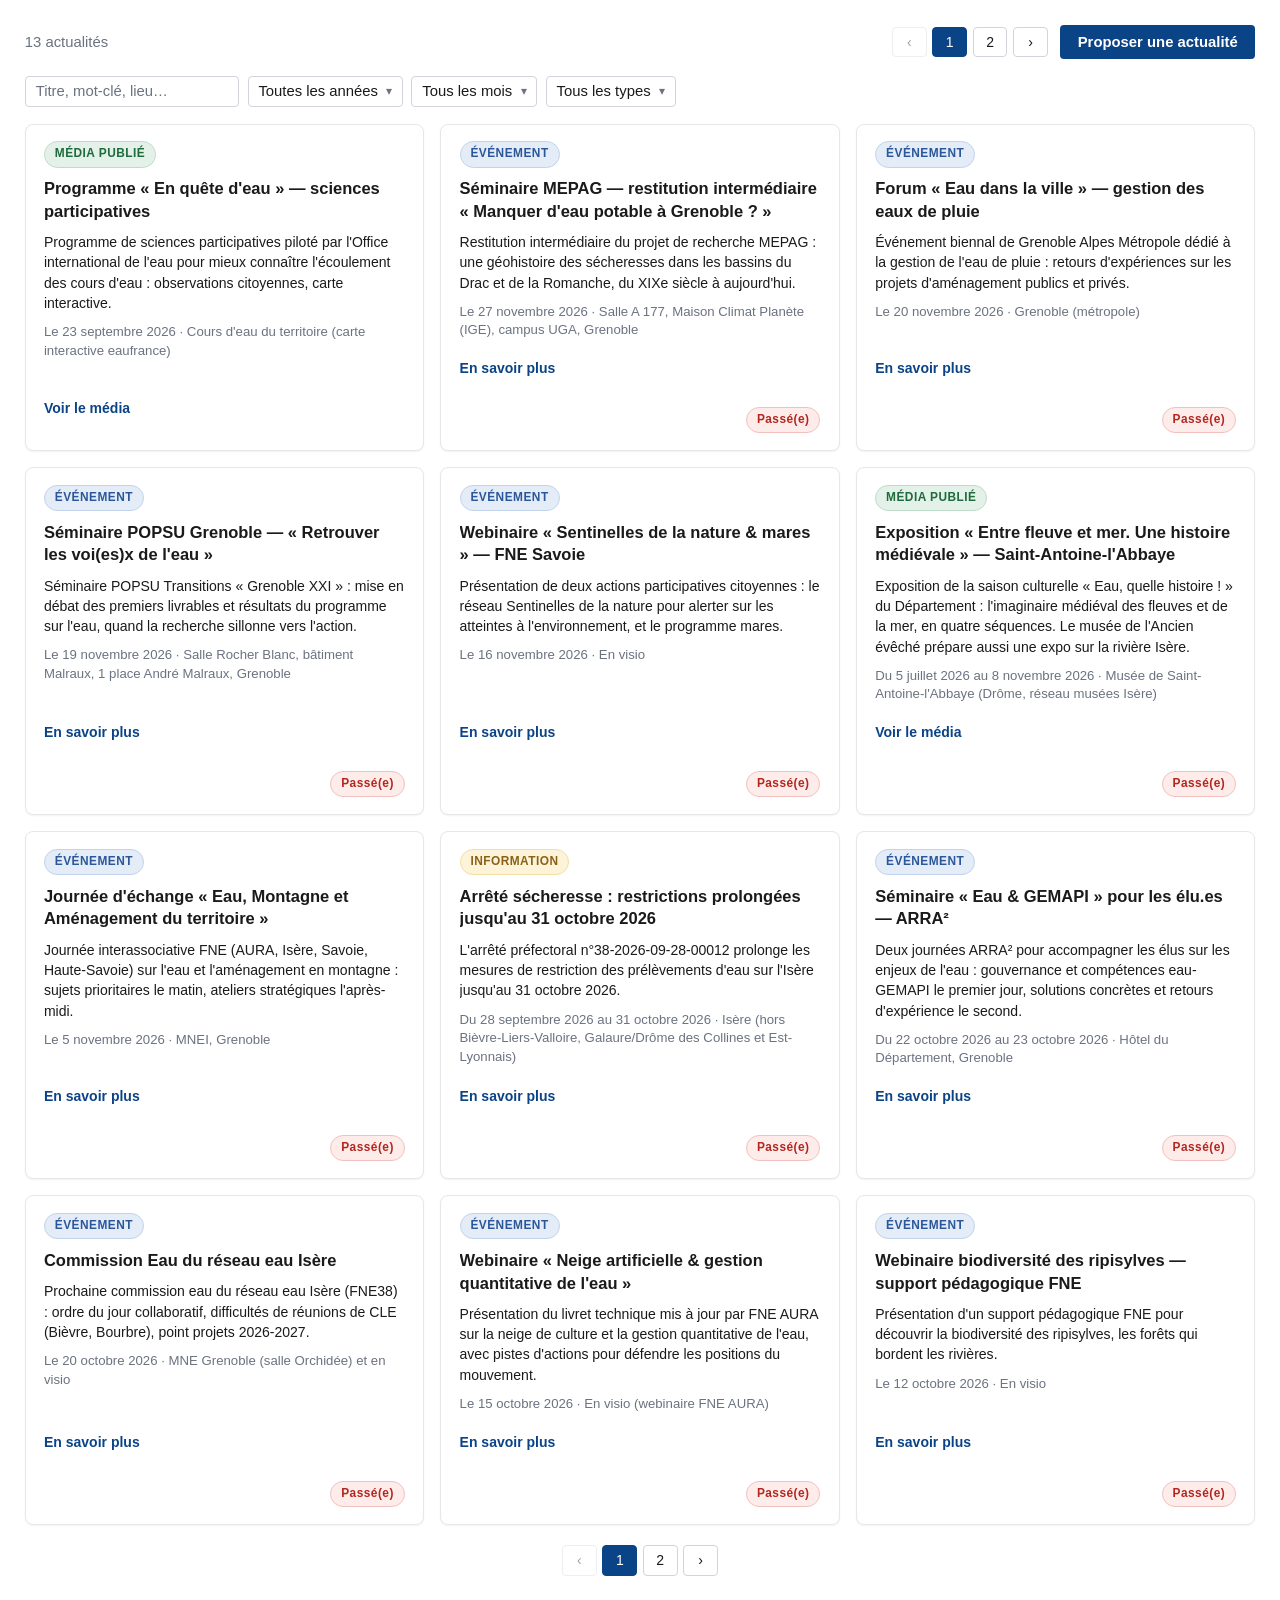
==== actualites/index.html @ 762ac28a "Actualités : Réinitialiser affiché seulement si un filtre est actif, vert du filtre Type seulement e" ====
<!DOCTYPE html>
<html lang="fr">
<head>
  <meta charset="UTF-8" />
  <meta name="viewport" content="width=device-width, initial-scale=1.0" />
  <title>Actualités — Parlement de la rivière Isère</title>
  <!-- Socle commun des deux grilles (tokens, clair unique, pagination,
       dropdowns, pastilles) — chargé AVANT les styles propres. -->
  <link rel="stylesheet" href="../common/css/base.css" />
  <link rel="stylesheet" href="../common/css/contribution.css" />
  <link rel="stylesheet" href="css/style.css" />
</head>
<body>
  <main class="layout">
    <section class="content" aria-label="Actualités">
      <div class="content-header">
        <!-- Ligne tout en haut : compteur à gauche, bouton « Proposer »
             à droite (CEO 12/10/26 soir). L'id propose-btn reste
             OBLIGATOIRE (le socle commun y attache l'ouverture). -->
        <div class="header-top">
          <span id="result-count" class="result-count">— actualités</span>
          <!-- Navigation des pages À GAUCHE du bouton « Proposer »
               (CEO 12/10/26 soir) : groupe .header-controls poussé à
               droite par l'espace restant de .header-top. L'id
               propose-btn reste OBLIGATOIRE (le socle commun y
               attache l'ouverture). -->
          <div class="header-controls">
            <nav id="pagination-top" class="pagination pagination-top" aria-label="Pagination haut"></nav>
            <button type="button" id="propose-btn" class="btn btn-primary propose-btn">
              Proposer une actualité
            </button>
          </div>
        </div>
        <div class="toolbar">
          <div class="filters">
            <input
              type="search"
              id="search"
              class="search-input"
              placeholder="Titre, mot-clé, lieu…"
              autocomplete="off"
              aria-label="Rechercher dans les actualités"
            />
            <div class="dropdown" id="year-dropdown">
              <button
                type="button"
                id="year-toggle"
                class="dd-toggle"
                aria-expanded="false"
                aria-haspopup="listbox"
              >
                <span class="dd-pill" id="year-pill">Toutes les années</span>
                <span class="dd-caret" aria-hidden="true">▾</span>
              </button>
              <div
                id="year-menu"
                class="dd-menu"
                role="listbox"
                aria-multiselectable="true"
              ></div>
            </div>
            <div class="dropdown" id="month-dropdown">
              <button
                type="button"
                id="month-toggle"
                class="dd-toggle"
                aria-expanded="false"
                aria-haspopup="listbox"
              >
                <span class="dd-pill" id="month-pill">Tous les mois</span>
                <span class="dd-caret" aria-hidden="true">▾</span>
              </button>
              <div
                id="month-menu"
                class="dd-menu"
                role="listbox"
                aria-multiselectable="true"
              ></div>
            </div>
            <!-- Filtre Type d'actualité, multi-choix — calque strict du
                 filtre Mois (dropdown custom, le <select> natif ne permet
                 pas le multi-choix). CEO 12/10/26. -->
            <div class="dropdown" id="type-dropdown">
              <button
                type="button"
                id="type-toggle"
                class="dd-toggle"
                aria-expanded="false"
                aria-haspopup="listbox"
              >
                <span class="dd-pill" id="type-pill">Tous les types</span>
                <span class="dd-caret" aria-hidden="true">▾</span>
              </button>
              <div
                id="type-menu"
                class="dd-menu"
                role="listbox"
                aria-multiselectable="true"
              ></div>
            </div>
            <!-- Bouton léger « Réinitialiser » (CEO 12/10/26 soir) :
                 décoche Année/Mois/Type et vide la recherche. N'apparaît
                 QUE si au moins un filtre est sélectionné (hidden au
                 chargement, le JS le révèle — cf. syncFilterUI). -->
            <button type="button" id="reset-btn" class="btn-reset" hidden>
              Réinitialiser
            </button>
          </div>
          <!-- Pastilles des filtres cochés : UNE seule ligne commune
               (Année, Mois, Type — CEO 12/10/26 soir), sous la barre
               des filtres ; masquée tant qu'aucun filtre n'est actif. -->
          <div id="pills-row" class="pills-row">
            <div id="year-pills" class="filter-pills" aria-label="Années sélectionnées"></div>
            <div id="month-pills" class="filter-pills" aria-label="Mois sélectionnés"></div>
            <div id="type-pills" class="filter-pills" aria-label="Types sélectionnés"></div>
          </div>
        </div>
      </div>
      <div id="grid" class="grid">
        <p class="muted center">Chargement des actualités…</p>
      </div>
      <nav id="pagination" class="pagination" aria-label="Pagination bas"></nav>
    </section>
  </main>

  <!-- ===== Modale contribution (calque médiathèque) ===== -->
  <div id="contribute-modal" class="modal" aria-hidden="true" role="dialog" aria-modal="true" aria-labelledby="contribute-title">
    <div class="modal-backdrop" data-cclose></div>
    <div class="modal-content" role="document">
      <button class="modal-close" type="button" data-cclose aria-label="Fermer">×</button>
      <h2 id="contribute-title" class="modal-title">Proposer une actualité</h2>
      <p class="contribute-intro">
        Merci&nbsp;! Décrivez l'actualité en quelques lignes&nbsp;: l'équipe du
        Parlement de la rivière Isère vérifie chaque proposition avant
        publication.
      </p>

      <form id="contribute-form" novalidate>
        <div class="form-row">
          <label for="c-titre">Titre de l'actualité <span class="req">*</span></label>
          <input type="text" id="c-titre" name="titre" required maxlength="300" autocomplete="off"
                 placeholder="Ex. : Conférence sur la restauration des rivières" />
        </div>

        <div class="form-row">
          <label for="c-type">Type d'actualité <span class="req">*</span></label>
          <select id="c-type" name="type">
            <option value="evenement">Événement</option>
            <option value="media_publie">Média publié</option>
            <option value="outil_publie">Outil publié</option>
            <option value="information">Information</option>
          </select>
        </div>

        <div class="form-row form-row-2">
          <div>
            <label for="c-date">Date <span class="req">*</span></label>
            <input type="date" id="c-date" name="date" required />
            <p class="field-hint">Pour une période, remplissez aussi la date de fin.</p>
          </div>
          <div>
            <label for="c-date-fin">Date de fin (facultatif)</label>
            <input type="date" id="c-date-fin" name="date_fin" />
          </div>
        </div>

        <div class="form-row">
          <label for="c-lieu">Lieu (facultatif)</label>
          <input type="text" id="c-lieu" name="lieu" maxlength="300" autocomplete="off"
                 placeholder="Ex. : Grenoble" />
        </div>

        <div class="form-row">
          <label for="c-url">Lien <span class="req">*</span></label>
          <input type="url" id="c-url" name="url" required maxlength="2000" autocomplete="off"
                 placeholder="https://…" />
          <p class="field-hint">Collez l'adresse web (https://…) de l'événement ou de la ressource.</p>
        </div>

        <div class="form-row">
          <label for="c-description">Résumé (facultatif)</label>
          <textarea id="c-description" name="description" rows="4" maxlength="3000"
                    placeholder="En une ou deux phrases : de quoi s'agit-il ?"></textarea>
        </div>

        <p class="contribute-privacy">
          En envoyant, vous acceptez que ces informations soient publiées sur
          GitHub (la plateforme qui héberge ce projet) afin que l'équipe les
          examine. Vous y serez automatiquement informé·e de la suite donnée
          à votre proposition.
        </p>

        <div class="modal-actions">
          <button type="button" class="btn btn-secondary" data-cclose>Annuler</button>
          <button type="submit" id="contribute-submit" class="btn btn-primary">Envoyer la proposition</button>
        </div>

        <!-- Piège à robots : champ invisible — tout robot qui le remplit ne
             partira jamais vers GitHub (ignore silencieux côté navigateur). -->
        <input type="text" id="c-gotcha" name="website" class="gotcha" tabindex="-1" autocomplete="off" />
      </form>

      <!-- Confirmation : envoi silencieux réussi (le visiteur ne voit
           jamais GitHub). -->
      <div id="contribute-success" class="contribute-success" hidden>
        <p class="contribute-success-title">✓ Merci, votre proposition est envoyée !</p>
        <p>
          L'équipe du Parlement de la rivière Isère va l'examiner. Si
          l'actualité est retenue, elle apparaîtra dans la grille
          d'ici quelques jours.
        </p>
        <p class="contribute-success-note">
          Merci pour votre aide&nbsp;!
        </p>
      </div>

      <!-- Repli : le relais est indisponible → parcours GitHub manuel. -->
      <div id="contribute-fallback" class="contribute-success" hidden>
        <p class="contribute-success-title">⚠️ L'envoi direct est indisponible pour le moment</p>
        <p>
          Vous pouvez tout de même transmettre votre proposition via GitHub
          (la plateforme qui héberge ce site)&nbsp;: un onglet va s'ouvrir,
          cliquez simplement sur «&nbsp;<em>Submit new issue</em>&nbsp;» pour
          finaliser l'envoi. Un compte GitHub gratuit suffit.
        </p>
        <a id="contribute-link" class="btn btn-primary contribute-link" target="_blank" rel="noopener noreferrer">
          Finaliser l'envoi sur GitHub →
        </a>
      </div>
    </div>
  </div>

  <!-- Socles communs (recherche floue, pagination, dropdowns, dates) -->
  <script src="../common/js/dom.js"></script>
  <script src="../common/js/search.js"></script>
  <script src="../common/js/pagination.js"></script>
  <script src="../common/js/dropdown.js"></script>
  <script src="../common/js/contribution.js"></script>
  <script src="js/app.js"></script>
</body>
</html>
---- common/css/base.css ----
/* =========================================================
   Grilles de carte — socle commun des deux apps (K5)
   Tokens + styles PARTAGÉS : thème clair UNIQUE (fond blanc,
   accent #0b4387 — bleu primaire du site hôte, CEO 09/10/26),
   base 16.5px (tout le reste en rem), neutralisation du dark
   mode OS, dropdowns custom, pagination, pastilles de filtre.
   Palette = tokens existants des deux apps, AUCUNE nouvelle
   couleur. Chaque app garde ses styles propres dans son
   css/style.css (chargé APRÈS ce socle).
   ========================================================= */

/* ============== Tokens (identiques aux deux apps) ============== */
:root {
  --bg: #ffffff;
  --bg-soft: #eaf1fa;
  --bg-card: #ffffff;
  --text: #1a1a1a;
  --text-muted: #6b7280;
  --border: #e5e7eb;
  --border-strong: #d1d5db;
  --accent: #0b4387; /* bleu primaire du site hôte (personnel.css) */
  --accent-hover: #1a63b0;
  --tag-bg: #e8f0fb;
  --tag-text: #0b4387;
  --shadow-sm: 0 1px 2px rgba(0, 0, 0, 0.05);
  --shadow-md: 0 4px 6px -1px rgba(0, 0, 0, 0.08), 0 2px 4px -2px rgba(0, 0, 0, 0.05);
  --shadow-lg: 0 10px 25px -5px rgba(0, 0, 0, 0.12);
  --radius: 8px;
  --radius-sm: 4px;
  --max-width: 1400px;
}

/* Thème clair unique : neutralise le dark mode de l'OS */
:root { color-scheme: light; }

* { box-sizing: border-box; }

html, body {
  margin: 0;
  padding: 0;
  background: var(--bg);
  color: var(--text);
  font-family: -apple-system, BlinkMacSystemFont, "Segoe UI", Roboto, "Helvetica Neue", Arial, sans-serif;
  /* 16.5px = 15px × 1.1 : rendu équivalent au « zoom 110 % » demandé
     par le CEO. Toutes les autres tailles sont en rem → elles
     suivent cette base. */
  font-size: 16.5px;
  line-height: 1.5;
}

/* ============== Layout ============== */
.layout {
  max-width: var(--max-width);
  margin: 0 auto;
  padding: 1.5rem;
}

/* ============== Entête de contenu ============== */
/* (.content-header/.result-count : layout propre à chaque app —
   actus = colonne [compteur puis toolbar], médiathèque = ligne
   [compteur à gauche, contrôles à droite] — cf. css/style.css.) */

/* Groupe pagination-haut + select taille de page (droite) */
.header-controls {
  display: flex;
  flex-wrap: wrap;
  align-items: center;
  gap: 0.75rem;
}

/* Select taille de page (entête de grille) */
.page-size-label {
  display: inline-flex;
  align-items: center;
  gap: 0.4rem;
  color: var(--text-muted);
  font-size: 0.9rem;
}
.page-size-label select {
  width: auto;
  padding: 0.3rem 0.45rem;
  font-size: 0.85rem;
  font-family: inherit;
  color: var(--text);
  background: #ffffff;
  border: 1px solid var(--border-strong);
  border-radius: var(--radius-sm);
}
.page-size-label select:focus {
  outline: 2px solid var(--accent);
  outline-offset: -1px;
  border-color: var(--accent);
}

/* ============== Recherche ============== */
.search-input {
  font-family: inherit;
  font-size: 0.9rem;
  color: var(--text);
  background: #ffffff;
  border: 1px solid var(--border-strong);
  border-radius: var(--radius-sm);
  padding: 0.35rem 0.6rem;
  line-height: 1.2;
  min-width: 13rem;
}
.search-input::placeholder { color: var(--text-muted); }
.search-input:focus {
  outline: 2px solid var(--accent);
  outline-offset: -1px;
  border-color: var(--accent);
}

/* ============== Dropdowns custom multi-choix ============== */
/* (le <select> natif refuse le multi — jamais y revenir) */
.dropdown { position: relative; }
.dd-toggle {
  display: flex;
  align-items: center;
  justify-content: space-between;
  gap: 0.5rem;
  padding: 0.35rem 0.6rem;
  border: 1px solid var(--border-strong);
  border-radius: var(--radius-sm);
  background: #ffffff;
  color: var(--text);
  font-size: 0.9rem;
  font-family: inherit;
  cursor: pointer;
  text-align: left;
  line-height: 1.2;
}
.dd-toggle:hover { border-color: var(--accent); }
.dd-toggle:focus {
  outline: 2px solid var(--accent);
  outline-offset: -1px;
  border-color: var(--accent);
}
.dd-toggle.active .dd-pill {
  color: var(--accent);
  font-weight: 600;
}
.dd-caret {
  color: var(--text-muted);
  font-size: 0.75rem;
  flex: none;
  transition: transform 0.15s;
}
.dropdown.open .dd-caret { transform: rotate(180deg); }
.dd-menu {
  display: none;
  position: absolute;
  top: calc(100% + 0.3rem);
  right: 0;
  min-width: 100%;
  z-index: 60;
  flex-direction: column;
  gap: 0.15rem;
  padding: 0.4rem;
  background: #ffffff;
  border: 1px solid var(--border-strong);
  border-radius: var(--radius-sm);
  box-shadow: var(--shadow-md);
  max-height: 280px;
  overflow-y: auto;
}
.dd-menu.open { display: flex; }
.dd-option {
  display: flex;
  align-items: center;
  gap: 0.5rem;
  padding: 0.3rem 0.4rem;
  border-radius: var(--radius-sm);
  cursor: pointer;
  user-select: none;
  font-size: 0.9rem;
  line-height: 1.3;
  white-space: nowrap;
}
.dd-option:hover { background: var(--bg-soft); }
.dd-option input[type="checkbox"] {
  margin: 0;
  accent-color: var(--accent);
  width: 0.95rem;
  height: 0.95rem;
  flex: none;
  cursor: pointer;
}
.dd-option-name { flex: 1; }
.dd-option.active .dd-option-name {
  color: var(--accent);
  font-weight: 600;
}
/* Option « Tous… » : séparée de la liste */
.dd-option.dd-all {
  border-bottom: 1px solid var(--border);
  border-radius: 0;
  margin-bottom: 0.25rem;
  padding-bottom: 0.45rem;
}

/* ============== Pastilles de filtre (mois actus) ============== */
.filter-pills {
  display: flex;
  flex-wrap: wrap;
  align-items: center;
  gap: 0.35rem;
}
.filter-pills:empty { display: none; }
.filter-pill {
  display: inline-flex;
  align-items: center;
  gap: 0.25rem;
  padding: 0.18rem 0.2rem 0.18rem 0.55rem;
  font-size: 0.8rem;
  line-height: 1.2;
  /* fond bleu transparent léger, sobre (accent #0b4387 codé en dur) */
  background: rgba(11, 67, 135, 0.08);
  border: 1px solid rgba(11, 67, 135, 0.22);
  border-radius: 999px;
  color: var(--accent);
}
.filter-pill-x {
  display: inline-flex;
  align-items: center;
  justify-content: center;
  width: 1.05rem;
  height: 1.05rem;
  padding: 0;
  border: none;
  border-radius: 999px;
  background: transparent;
  color: var(--accent);
  font-size: 0.8rem;
  font-family: inherit;
  line-height: 1;
  cursor: pointer;
}
.filter-pill-x:hover {
  background: rgba(11, 67, 135, 0.15);
}
.filter-pill-x:focus-visible {
  outline: 2px solid var(--accent);
  outline-offset: 1px;
}

/* ============== Pagination ============== */
.pagination {
  display: flex;
  flex-wrap: wrap;
  justify-content: center;
  align-items: center;
  gap: 0.35rem;
  margin-top: 1.25rem;
}
.pagination:empty { display: none; }
.pagination-top {
  margin-top: 0;
  justify-content: flex-start;
}

.page-btn,
.page-num {
  min-width: 2.1rem;
  padding: 0.35rem 0.6rem;
  font-size: 0.85rem;
  font-family: inherit;
  line-height: 1.2;
  background: transparent;
  color: var(--text);
  border: 1px solid var(--border-strong);
  border-radius: var(--radius-sm);
  cursor: pointer;
  transition: border-color 0.15s, color 0.15s, background 0.15s;
}
.page-btn:hover:not(:disabled),
.page-num:hover:not(.active) {
  border-color: var(--accent);
  color: var(--accent);
}
.page-btn:disabled {
  opacity: 0.4;
  cursor: default;
}
.page-num.active {
  background: var(--accent);
  border-color: var(--accent);
  color: #fff;
  cursor: default;
}
.page-btn:focus-visible,
.page-num:focus-visible {
  outline: 2px solid var(--accent);
  outline-offset: 2px;
}
.page-ellipsis {
  color: var(--text-muted);
  font-size: 0.85rem;
  padding: 0 0.15rem;
}

/* ============== Carte (socle partagé) ============== */
.card {
  background: var(--bg-card);
  border: 1px solid var(--border);
  border-radius: var(--radius);
  padding: 1rem 1.1rem;
  display: flex;
  flex-direction: column;
  gap: 0.6rem;
  transition: transform 0.15s, box-shadow 0.15s, border-color 0.15s;
  box-shadow: var(--shadow-sm);
}
.card:hover {
  transform: translateY(-2px);
  /* Halo bleu léger, façon néon douce (accent #0b4387 codé en dur —
     grep "rgba(11, 67, 135," si l'accent change) */
  box-shadow: 0 0 0 1px rgba(11, 67, 135, 0.35),
              0 4px 14px -2px rgba(11, 67, 135, 0.25),
              0 0 18px rgba(11, 67, 135, 0.22);
  border-color: rgba(11, 67, 135, 0.45);
}
.card:focus-visible {
  outline: 2px solid var(--accent);
  outline-offset: 2px;
}

/* Badge de type (carte + modale) */
.card-type {
  display: inline-block;
  align-self: flex-start;
  font-size: 0.72rem;
  font-weight: 600;
  text-transform: uppercase;
  letter-spacing: 0.04em;
  padding: 0.2rem 0.6rem;
  border-radius: 999px;
  border: 1px solid var(--border);
  color: var(--accent);
  background: var(--tag-bg);
}
.card-title {
  font-size: 1rem;
  font-weight: 600;
  margin: 0;
  line-height: 1.35;
  /* Limite à 3 lignes */
  display: -webkit-box;
  -webkit-line-clamp: 3;
  -webkit-box-orient: vertical;
  overflow: hidden;
}
.card-meta {
  margin: 0;
  font-size: 0.8rem;
  color: var(--text-muted);
  line-height: 1.4;
}

/* ============== États vides & utilitaires ============== */
.empty {
  grid-column: 1 / -1;
  text-align: center;
  padding: 3rem 1rem;
  color: var(--text-muted);
}
.muted { color: var(--text-muted); }
.center { text-align: center; }

/* ============== Grille ============== */
.grid {
  display: grid;
  gap: 1rem;
}
---- common/css/contribution.css ----
/* =========================================================
   Grilles de carte — styles du bloc contribution (calque exact
   du bloc .contribute-*/ de la médiathèque, style.css 11/10/26).
   Mutualisé pour actualites / contacts / projets : ces apps ont
   une toolbar (pas de sidebar), le bouton vit dans la toolbar.

   Chargé APRÈS ../common/css/base.css et AVANT le style.css de
   l'app. Tokens existants uniquement — aucune nouvelle couleur,
   jamais de dark mode (thème clair unique du socle).
   ========================================================= */

/* ============== Bouton d'entrée (toolbar) ============== */
.propose-btn {
  display: inline-flex;
  align-items: center;
}

/* ============== Modale contribution ============== */
.contribute-intro {
  margin: 0 0 1.25rem;
  color: var(--text-muted);
  font-size: 0.92rem;
  line-height: 1.5;
}
.form-row {
  margin-bottom: 1rem;
}
.form-row label {
  display: block;
  margin-bottom: 0.3rem;
  font-size: 0.85rem;
  font-weight: 600;
}
.form-row input,
.form-row textarea,
.form-row select {
  width: 100%;
  padding: 0.5rem 0.65rem;
  border: 1px solid var(--border-strong);
  border-radius: var(--radius-sm);
  background: #ffffff;
  color: var(--text);
  font-size: 0.9rem;
  font-family: inherit;
}
.form-row input:focus,
.form-row textarea:focus,
.form-row select:focus {
  outline: 2px solid var(--accent);
  outline-offset: -1px;
  border-color: var(--accent);
}
.form-row input.invalid,
.form-row textarea.invalid {
  border-color: #dc2626;
}
.field-error {
  margin: 0.3rem 0 0;
  font-size: 0.8rem;
  color: #dc2626;
}
.field-hint {
  margin: 0.3rem 0 0;
  font-size: 0.8rem;
  color: var(--text-muted);
}
.req {
  color: #dc2626;
}
.form-row-2 {
  display: grid;
  grid-template-columns: 1fr 1fr;
  gap: 1rem;
}
@media (max-width: 500px) {
  .form-row-2 {
    grid-template-columns: 1fr;
  }
}
.gotcha {
  position: absolute !important;
  left: -9999px !important;
  opacity: 0;
  height: 0;
  width: 0;
}
.contribute-privacy {
  margin: 0.75rem 0 0;
  padding: 0.6rem 0.75rem;
  background: var(--bg-soft);
  border: 1px solid var(--border);
  border-radius: var(--radius-sm);
  font-size: 0.78rem;
  color: var(--text-muted);
  line-height: 1.45;
}
.contribute-success {
  margin-top: 0.5rem;
}
.contribute-success-title {
  font-weight: 700;
  color: #16a34a;
  margin: 0 0 0.5rem;
}
.contribute-success p {
  font-size: 0.9rem;
  line-height: 1.5;
  color: var(--text);
}
.contribute-link {
  display: inline-block;
  margin: 0.75rem 0;
}
.contribute-success-note {
  color: var(--text-muted) !important;
  font-size: 0.82rem !important;
}
---- actualites/css/style.css ----
/* =========================================================
   Actualités Parlement de la rivière Isère — styles propres
   Le socle commun (../common/css/base.css) porte : tokens,
   thème clair unique, .layout, .content-header, .header-controls,
   .page-size-label, .search-input, .dropdown/.dd-*, .filter-pills/
   .filter-pill(-x), .pagination/.page-*, .card (socle), .card-type,
   .card-title, .card-meta, .empty, .muted, .center, .grid (gap).
   Ce fichier ne garde QUE les styles spécifiques aux actualités.
   ========================================================= */

/* ============== Layout (grille 3×3 — 9 cartes visibles) ============== */
.layout {
  display: flex;
  flex-direction: column;
  gap: 1.5rem;
  min-height: 100vh;
}

.content { flex: 1; }

/* ============== Entête : compteur + bouton sur la ligne du haut ============== */
.content-header {
  margin-bottom: 1rem;
}
/* Ligne tout en haut (CEO 12/10/26 soir) : compteur d'actualités à
   gauche, pagination haut + bouton « Proposer » à droite (groupe
   .header-controls poussé par l'espace restant du space-between).
   Espacement sous cette ligne = 1rem, le même que l'espace entre
   les filtres et la grille. La toolbar (filtres, pastilles) vit
   en dessous. */
.header-top {
  display: flex;
  flex-wrap: wrap;
  align-items: center;
  justify-content: space-between;
  gap: 0.5rem;
  width: 100%;
  margin-bottom: 1rem;
}
.result-count {
  color: var(--text-muted);
  font-size: 0.9rem;
}

/* Barre des filtres : recherche/dropdowns à gauche, pagination haut
   à droite via margin-left:auto (CEO 12/10/26 soir) ; les pastilles
   Mois/Type prennent leurs lignes propres en dessous
   (flex-basis:100%). En écran étroit chaque groupe repasse à la
   ligne, aligné à GAUCHE. */
.toolbar {
  display: flex;
  flex-wrap: wrap;
  justify-content: flex-start;
  align-items: center;
  gap: 0.5rem;
  width: 100%;
}

/* ============== Barre de filtres (recherche + Année + Mois) ============== */
.filters {
  display: flex;
  flex-wrap: wrap;
  align-items: center;
  gap: 0.5rem;
}

/* ============== Pastilles de filtre : UNE ligne commune ============== */
/* CEO 12/10/26 soir : les pastilles Année/Mois/Type partagent UNE
   seule ligne sous la barre des filtres. #pills-row est une ligne
   pleine largeur (flex-basis:100%) ; le JS la masque quand aucun
   filtre n'est actif (l'attribut hidden est écrasé par display:flex,
   d'où la règle [hidden] explicite). */
.pills-row {
  display: flex;
  flex-wrap: wrap;
  align-items: center;
  gap: 0.35rem;
  flex-basis: 100%;
}
.pills-row[hidden] {
  display: none;
}
/* Chaque groupe (Année/Mois/Type) expose ses enfants DIRECTS sur
   la ligne commune — libellé et pastilles de tous les groupes
   s'alignent sur la même ligne. */
#pills-row .filter-pills {
  display: contents;
}

/* ============== Bouton « Réinitialiser » (CEO 12/10/26 soir) ==============
   Bouton léger à droite des filtres : contour discret, pas de
   fond plein (différent du .btn-primary), tokens du socle,
   thème clair unique. */
.btn-reset {
  padding: 0.35rem 0.8rem;
  font-size: 0.85rem;
  font-family: inherit;
  color: var(--text-muted);
  background: transparent;
  border: 1px solid var(--border-strong);
  border-radius: 999px;
  cursor: pointer;
  white-space: nowrap;
}
.btn-reset:hover {
  color: var(--accent);
  border-color: var(--accent);
  background: var(--bg-soft);
}
.btn-reset:focus-visible {
  outline: 2px solid var(--accent);
  outline-offset: 2px;
}

/* Libellé « Année : » / « Mois : » / « Type : » devant les pastilles
   (rendu par le JS uniquement quand il y a une sélection). */
.pills-label {
  color: var(--text-muted);
  font-size: 0.85rem;
}

/* En écran étroit, le groupe pagination/taille de page passe sous
   les filtres, aligné à GAUCHE (CEO 11/10/26). */
.header-controls {
  margin-left: auto; /* tout à droite, même repassé en dessous (responsive) */
}

/* ============== Grille 3×3 (9 cartes visibles) ============== */
.grid {
  grid-template-columns: repeat(3, 1fr);
}

/* Responsive : 2 colonnes puis 1 en dessous */
@media (max-width: 1000px) {
  .grid { grid-template-columns: repeat(2, 1fr); }
}
@media (max-width: 640px) {
  .grid { grid-template-columns: 1fr; }
}

/* ============== Carte d'actualité ============== */
.card-description {
  margin: 0;
  font-size: 0.85rem;
  color: var(--text);
  line-height: 1.45;
  /* Description brève : limite à 4 lignes */
  display: -webkit-box;
  -webkit-line-clamp: 4;
  -webkit-box-orient: vertical;
  overflow: hidden;
}
.card-link {
  margin-top: auto;
  padding-top: 0.5rem;
  font-size: 0.85rem;
}
.card-link a {
  color: var(--accent);
  text-decoration: none;
  font-weight: 600;
}
.card-link a:hover {
  text-decoration: underline;
  color: var(--accent-hover);
}
.card-link a:focus-visible {
  outline: 2px solid var(--accent);
  outline-offset: 2px;
}

/* ============== Bouton contribution (haut à droite) ==============
   Calque médiathèque : .btn/.btn-primary viennent du socle
   commun contribution.css. Le bouton vit dans .header-controls
   (CEO 12/10/26 soir : en haut à droite, poussé par son
   margin-left:auto — inverse « bas de page »). */
.propose-btn {
  white-space: nowrap;
}

/* ============== Filtre « Type d'actualité » en vert EN SÉLECTION ==============
   CEO 12/10/26 soir (inverse du 12/10 soir précédent) : le VERT ne
   s'affiche plus en permanence — la police du filtre Type est
   NORMALE (texte du socle) quand rien n'est coché, et passe au vert
   (graisse 600) UNIQUEMENT si des types sont sélectionnés —
   comportement aligné sur les filtres Année/Mois (bleu .active du
   socle). Surcharges ciblées sur #type-dropdown/#type-pills
   UNIQUEMENT (le socle common/css/base.css reste tel quel : il
   sert les 9 apps). Vert sombre lisible sur fond blanc. */
#type-dropdown .dd-toggle.active {
  color: #1e6b3a;
  border-color: rgba(30, 107, 58, 0.45);
}
#type-dropdown .dd-toggle.active .dd-pill {
  color: #1e6b3a;
  font-weight: 600;
}
#type-dropdown .dd-option input[type="checkbox"]:checked + .dd-option-name {
  color: #1e6b3a;
  font-weight: 600;
}
#type-pills .filter-pill {
  background: rgba(30, 107, 58, 0.08);
  border-color: rgba(30, 107, 58, 0.25);
  color: #1e6b3a;
}
#type-pills .filter-pill-x {
  color: #1e6b3a;
}
#type-pills .filter-pill-x:hover {
  background: rgba(30, 107, 58, 0.15);
}
#type-pills .filter-pill-x:focus-visible {
  outline-color: #1e6b3a;
}

/* Bouton d'action (calque projets/médiathèque .btn.btn-primary) */
.btn {
  display: inline-flex;
  align-items: center;
  justify-content: center;
  padding: 0.5rem 1rem;
  font-size: 0.9rem;
  font-family: inherit;
  font-weight: 600;
  text-decoration: none;
  border-radius: var(--radius-sm);
  border: 1px solid transparent;
  cursor: pointer;
}
.btn-primary {
  background: var(--accent);
  color: #ffffff;
}
.btn-primary:hover {
  background: var(--accent-hover);
}
.btn-secondary {
  background: transparent;
  color: var(--text);
  border-color: var(--border-strong);
}
.btn-secondary:hover {
  border-color: var(--accent);
  color: var(--accent);
}
.btn:focus-visible {
  outline: 2px solid var(--accent);
  outline-offset: 2px;
}
.btn[disabled] {
  background: var(--border);
  color: var(--text-muted);
  cursor: not-allowed;
  pointer-events: none;
}

/* Modale contribution (calque médiathèque) : le socle commun
   contribution.css porte le formulaire (.form-row, .gotcha,
   .contribute-*), cette section porte le conteneur modale. */
.modal {
  position: fixed;
  inset: 0;
  z-index: 100;
  display: none;
  align-items: center;
  justify-content: center;
  padding: 1rem;
}
.modal[aria-hidden="false"] { display: flex; }
.modal-backdrop {
  position: absolute;
  inset: 0;
  background: rgba(0, 0, 0, 0.5);
  backdrop-filter: blur(2px);
}
.modal-content {
  position: relative;
  background: var(--bg-card);
  border-radius: var(--radius);
  max-width: 640px;
  width: 100%;
  max-height: 90vh;
  overflow-y: auto;
  padding: 2rem 2rem 1.5rem;
  box-shadow: var(--shadow-lg);
  animation: modal-in 0.2s ease-out;
}
@keyframes modal-in {
  from { opacity: 0; transform: translateY(10px) scale(0.98); }
  to   { opacity: 1; transform: translateY(0) scale(1); }
}
.modal-close {
  position: absolute;
  top: 0.75rem;
  right: 0.75rem;
  background: transparent;
  border: none;
  font-size: 1.8rem;
  line-height: 1;
  color: var(--text-muted);
  cursor: pointer;
  padding: 0.25rem 0.5rem;
  border-radius: var(--radius-sm);
}
.modal-close:hover {
  background: var(--bg-soft);
  color: var(--text);
}
.modal-title {
  margin: 0 0 0.5rem;
  font-size: 1.4rem;
  font-weight: 600;
  line-height: 1.3;
}
.modal-actions {
  display: flex;
  flex-wrap: wrap;
  gap: 0.5rem;
  margin-top: 1.25rem;
}

/* Body scroll lock quand modale ouverte (calque médiathèque) */
body.modal-open { overflow: hidden; }

/* Palette de badges 100% claire (calque vitrine). Contrat de types
   CEO 12/10/26 : evenement / media_publie / outil_publie /
   information — ce sont les dates qui font foi, plus de
   evenement_passe (la pastille rouge « Passé(e) » s'en charge). */
.card-type.type-evenement {
  background: #e3ecf7;
  border-color: #c3d3eb;
  color: #2b579a; /* bleu Word */
}
.card-type.type-media-publie {
  background: #e3f1e8;
  border-color: #bfdccb;
  color: #1e6b3c; /* vert Excel */
}
/* Outil publié : teinte teal/vert d'eau distincte des autres
   (bleu événement, vert média, jaune information) — palette
   claire cohérente, ni gris ni sombre. */
.card-type.type-outil-publie {
  background: #dff3f3;
  border-color: #b8dede;
  color: #12655f; /* teal profond */
}
.card-type.type-information {
  background: #fdf3d8;
  border-color: #f2dfa4;
  color: #8a6116; /* jaune Outlook */
}

/* ============== Pastille « Passé(e) » (CEO 12/10/26) ==============
   Actualité dont la période est terminée (date_fin, ou date_debut
   seul, antérieure à aujourd'hui) : pastille ROUGE en bas à droite
   de la carte — margin-top:auto la colle en bas de la carte (elle
   est toujours le DERNIER enfant), align-self:flex-end la pousse à
   droite. Palette 100% claire, calque des badges de type ; le rouge
   est codé en dur comme l'accent (grep #b3261e si palette). */
.card-passe {
  margin-top: auto;
  padding: 0.2rem 0.6rem;
  align-self: flex-end;
  font-size: 0.72rem;
  font-weight: 700;
  letter-spacing: 0.04em;
  border-radius: 999px;
  border: 1px solid #f2c1bd;
  background: #fdecea;
  color: #b3261e;
}
/* Quand la carte porte un lien, c'est LUI qui colle au bas
   (margin-top:auto du .card-link) : la pastille se glisse sous
   le lien, coin bas-droite, sans lui voler son ancrage. */
.card-link + .card-passe {
  margin-top: 0.25rem;
}
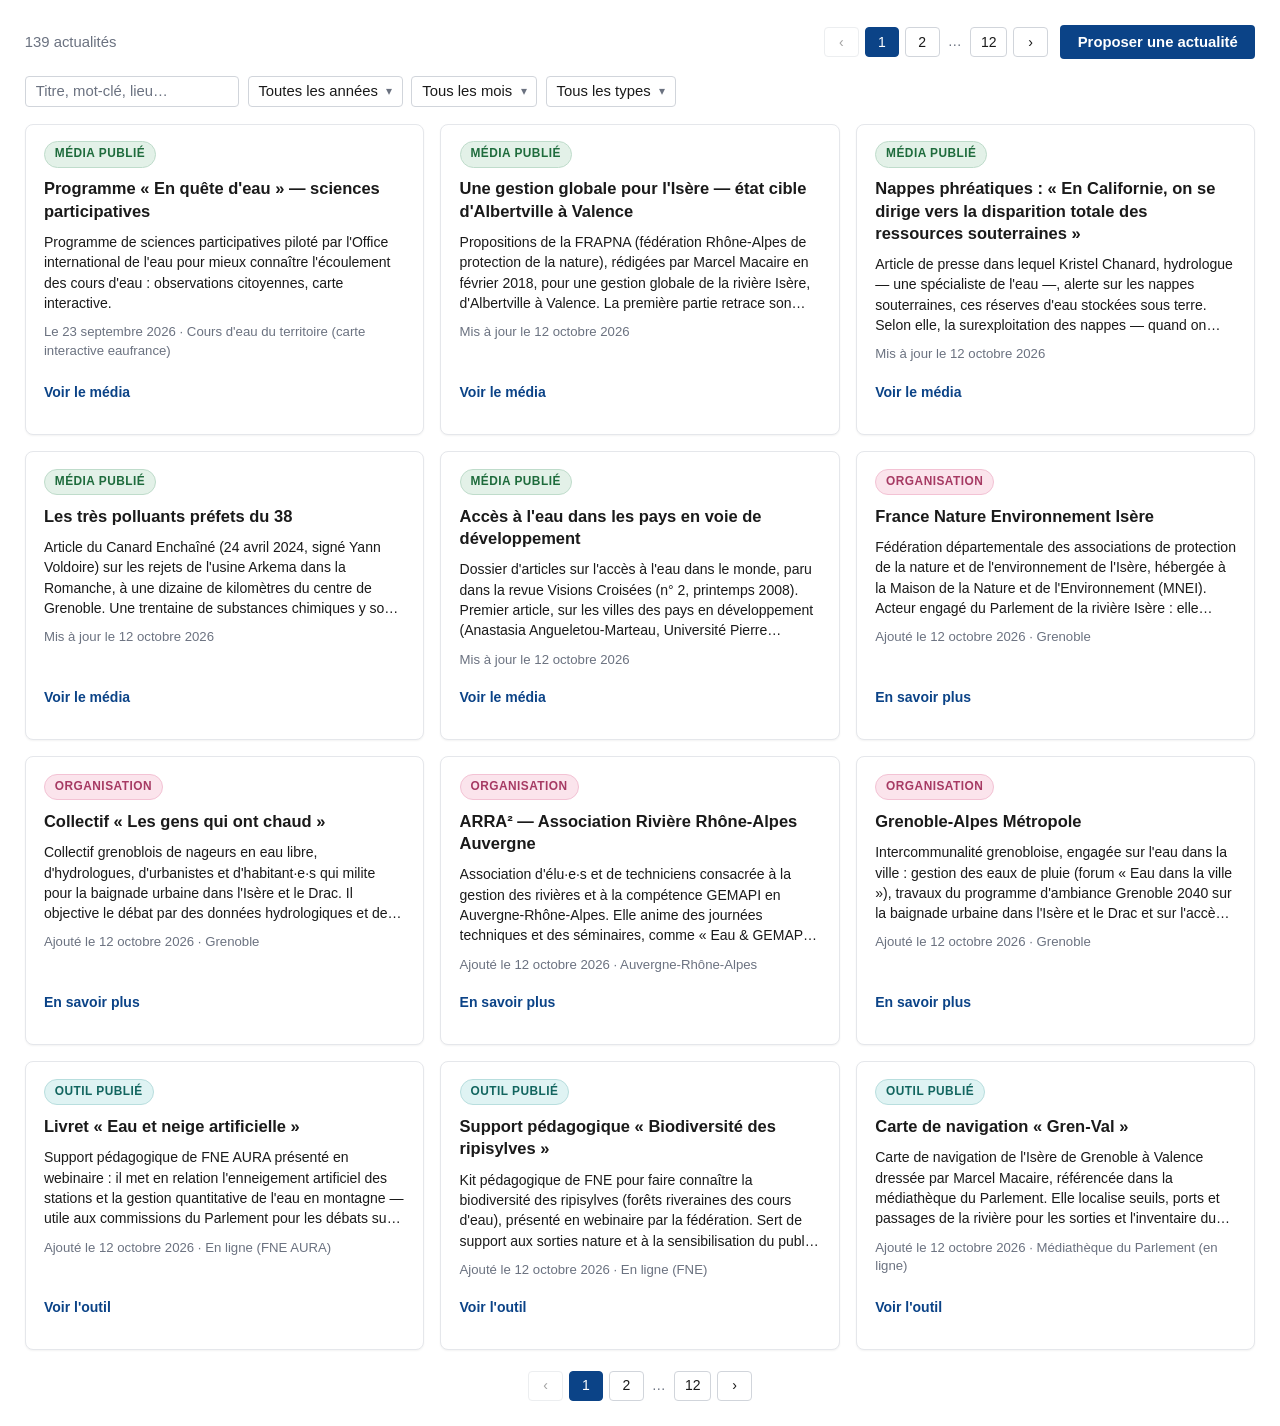
==== commit 9b92f1b6: "Actualités : la modale de proposition offre les 10 types (lot 4) Décision CEO 12/10/26 soir : les 6 " ====
--- a/actualites/index.html
+++ b/actualites/index.html
@@ -135,53 +135,137 @@
         publication.
       </p>
 
-      <form id="contribute-form" novalidate>
-        <div class="form-row">
-          <label for="c-titre">Titre de l'actualité <span class="req">*</span></label>
-          <input type="text" id="c-titre" name="titre" required maxlength="300" autocomplete="off"
-                 placeholder="Ex. : Conférence sur la restauration des rivières" />
-        </div>
-
-        <div class="form-row">
-          <label for="c-type">Type d'actualité <span class="req">*</span></label>
-          <select id="c-type" name="type">
-            <option value="evenement">Événement</option>
-            <option value="media_publie">Média publié</option>
-            <option value="outil_publie">Outil publié</option>
-            <option value="information">Information</option>
-          </select>
-        </div>
-
-        <div class="form-row form-row-2">
-          <div>
-            <label for="c-date">Date <span class="req">*</span></label>
-            <input type="date" id="c-date" name="date" required />
-            <p class="field-hint">Pour une période, remplissez aussi la date de fin.</p>
-          </div>
-          <div>
-            <label for="c-date-fin">Date de fin (facultatif)</label>
-            <input type="date" id="c-date-fin" name="date_fin" />
-          </div>
-        </div>
-
-        <div class="form-row">
-          <label for="c-lieu">Lieu (facultatif)</label>
-          <input type="text" id="c-lieu" name="lieu" maxlength="300" autocomplete="off"
-                 placeholder="Ex. : Grenoble" />
-        </div>
-
-        <div class="form-row">
-          <label for="c-url">Lien <span class="req">*</span></label>
-          <input type="url" id="c-url" name="url" required maxlength="2000" autocomplete="off"
-                 placeholder="https://…" />
-          <p class="field-hint">Collez l'adresse web (https://…) de l'événement ou de la ressource.</p>
-        </div>
-
-        <div class="form-row">
-          <label for="c-description">Résumé (facultatif)</label>
-          <textarea id="c-description" name="description" rows="4" maxlength="3000"
-                    placeholder="En une ou deux phrases : de quoi s'agit-il ?"></textarea>
-        </div>
+      <!-- Étape 1 : choix du type d'actualité (CEO 12/10/26). Les 4 types
+           fermés du contrat ; le formulaire affiché ensuite dépend du type
+           (média = formulaire Médiathèque, outil = formulaire Outilthèque,
+           événement/information = formulaire propre à Actualités).
+           Lot 4 (CEO 12/10/26 soir) : les 6 types des autres apps se
+           comportent comme média/outil — une proposition de type T crée
+           UN item Zotero membre des deux collections (Actualités +
+           collection de T), formulaires calqués sur les apps sources. -->
+      <div id="c-type-step">
+        <p class="c-step-label">Quel type d'actualité proposez-vous&nbsp;?</p>
+        <div class="c-type-grid" id="c-type-choices" role="list">
+          <button type="button" class="c-type-choice" data-actutype="evenement" role="listitem">
+            <span class="c-type-dot type-evenement"></span>
+            <span class="c-type-name">Événement</span>
+            <span class="c-type-desc">Conférence, séminaire, webinaire, rencontre…</span>
+          </button>
+          <button type="button" class="c-type-choice" data-actutype="media_publie" role="listitem">
+            <span class="c-type-dot type-media-publie"></span>
+            <span class="c-type-name">Média publié</span>
+            <span class="c-type-desc">Article, rapport, document… déjà publié</span>
+          </button>
+          <button type="button" class="c-type-choice" data-actutype="outil_publie" role="listitem">
+            <span class="c-type-dot type-outil-publie"></span>
+            <span class="c-type-name">Outil publié</span>
+            <span class="c-type-desc">Jeu, matériel, support… mis à disposition</span>
+          </button>
+          <button type="button" class="c-type-choice" data-actutype="information" role="listitem">
+            <span class="c-type-dot type-information"></span>
+            <span class="c-type-name">Information</span>
+            <span class="c-type-desc">Actualité, annonce, restriction…</span>
+          </button>
+          <button type="button" class="c-type-choice" data-actutype="contact" role="listitem">
+            <span class="c-type-dot type-contact"></span>
+            <span class="c-type-name">Contact</span>
+            <span class="c-type-desc">Personne-ressource à ajouter au répertoire…</span>
+          </button>
+          <button type="button" class="c-type-choice" data-actutype="projet" role="listitem">
+            <span class="c-type-dot type-projet"></span>
+            <span class="c-type-name">Projet</span>
+            <span class="c-type-desc">Étude, chantier, démarche en cours…</span>
+          </button>
+          <button type="button" class="c-type-choice" data-actutype="organisation" role="listitem">
+            <span class="c-type-dot type-organisation"></span>
+            <span class="c-type-name">Organisation</span>
+            <span class="c-type-desc">Association, collectivité, institution…</span>
+          </button>
+          <button type="button" class="c-type-choice" data-actutype="lieu" role="listitem">
+            <span class="c-type-dot type-lieu"></span>
+            <span class="c-type-name">Lieu</span>
+            <span class="c-type-desc">Site, espace, adresse à repérer…</span>
+          </button>
+          <button type="button" class="c-type-choice" data-actutype="question" role="listitem">
+            <span class="c-type-dot type-question"></span>
+            <span class="c-type-name">Question</span>
+            <span class="c-type-desc">Interroger le Parlement sur la rivière…</span>
+          </button>
+          <button type="button" class="c-type-choice" data-actutype="idee" role="listitem">
+            <span class="c-type-dot type-idee"></span>
+            <span class="c-type-name">Idée</span>
+            <span class="c-type-desc">Suggestion, piste d'action à étudier…</span>
+          </button>
+        </div>
+      </div>
+
+      <!-- Étape 2 : formulaire selon le type. Un seul bloc visible à la
+           fois (JS). Les formulaires média/outil sont les calques des
+           apps d'origine (common/js/contribution-forms.js). -->
+      <form id="contribute-form" novalidate hidden>
+        <p class="c-step-back">
+          <button type="button" id="c-back-btn" class="c-back-btn">← Changer de type</button>
+        </p>
+        <p id="c-type-badge" class="c-type-badge"><span class="c-type-dot type-evenement"></span><span>Événement</span></p>
+
+        <div id="c-form-actu" class="c-form-variant">
+          <div class="form-row">
+            <label for="c-titre">Titre de l'actualité <span class="req">*</span></label>
+            <input type="text" id="c-titre" name="titre" required maxlength="300" autocomplete="off"
+                   placeholder="Ex. : Conférence sur la restauration des rivières" />
+          </div>
+
+          <div class="form-row form-row-2">
+            <div>
+              <label for="c-date">Date <span class="req">*</span></label>
+              <input type="date" id="c-date" name="date" required />
+              <p class="field-hint">Pour une période, remplissez aussi la date de fin.</p>
+            </div>
+            <div>
+              <label for="c-date-fin">Date de fin (facultatif)</label>
+              <input type="date" id="c-date-fin" name="date_fin" />
+            </div>
+          </div>
+
+          <div class="form-row">
+            <label for="c-a-lieu">Lieu (facultatif)</label>
+            <input type="text" id="c-a-lieu" name="lieu" maxlength="300" autocomplete="off"
+                   placeholder="Ex. : Grenoble" />
+          </div>
+
+          <div class="form-row">
+            <label for="c-a-url">Lien <span class="req">*</span></label>
+            <input type="url" id="c-a-url" name="url" required maxlength="2000" autocomplete="off"
+                   placeholder="https://…" />
+            <p class="field-hint">Collez l'adresse web (https://…) de l'événement ou de la ressource.</p>
+          </div>
+
+          <div class="form-row">
+            <label for="c-a-description">Résumé (facultatif)</label>
+            <textarea id="c-a-description" name="description" rows="4" maxlength="3000"
+                      placeholder="En une ou deux phrases : de quoi s'agit-il ?"></textarea>
+          </div>
+        </div>
+
+        <!-- Média publié : calque du formulaire Médiathèque, injecté par
+             common/js/contribution-forms.js (GrilleForms.media.html()). -->
+        <div id="c-form-media" class="c-form-variant" hidden></div>
+
+        <!-- Outil publié : calque du formulaire Outilthèque, injecté par
+             common/js/contribution-forms.js (GrilleForms.outil.html()). -->
+        <div id="c-form-outil" class="c-form-variant" hidden></div>
+
+        <!-- Lot 4 : les 6 types des autres apps, calques des formulaires
+             sources injectés par common/js/contribution-forms.js
+             (GrilleForms.contact.html(), etc.). Ids préfixés c-a-<type>-
+             dans les calques — aucune collision possible, ni entre
+             formes ni avec les ids des formulaires natifs. -->
+        <div id="c-form-contact" class="c-form-variant" hidden></div>
+        <div id="c-form-projet" class="c-form-variant" hidden></div>
+        <div id="c-form-organisation" class="c-form-variant" hidden></div>
+        <div id="c-form-lieu" class="c-form-variant" hidden></div>
+        <div id="c-form-question" class="c-form-variant" hidden></div>
+        <div id="c-form-idee" class="c-form-variant" hidden></div>
 
         <p class="contribute-privacy">
           En envoyant, vous acceptez que ces informations soient publiées sur
@@ -236,6 +320,7 @@
   <script src="../common/js/pagination.js"></script>
   <script src="../common/js/dropdown.js"></script>
   <script src="../common/js/contribution.js"></script>
+  <script src="../common/js/contribution-forms.js"></script>
   <script src="js/app.js"></script>
 </body>
 </html>
--- a/actualites/css/style.css
+++ b/actualites/css/style.css
@@ -349,6 +349,43 @@
   background: #fdf3d8;
   border-color: #f2dfa4;
   color: #8a6116; /* jaune Outlook */
+}
+/* ============== Vignettes des 6 types agrégés (lot 3) ==============
+   Fiches des autres apps : contact, projet, organisation, lieu,
+   question, idee. Calque strict des 4 règles ci-dessus — palette
+   CLAIRE UNIQUE (fonds très clairs, texte foncé lisible), 6 teintes
+   distinctes entre elles ET des 4 natives (bleu, vert, teal, jaune)
+   et du rouge « Passé(e) ». Pas de prefers-color-scheme, pas de
+   dark mode ; common/css/base.css intouchable. */
+.card-type.type-contact {
+  background: #ece9f7;
+  border-color: #d0c9ec;
+  color: #4b3a9e; /* violet */
+}
+.card-type.type-projet {
+  background: #fdeadd;
+  border-color: #f6d3b3;
+  color: #a3541a; /* orange brûlé */
+}
+.card-type.type-organisation {
+  background: #fbe4ec;
+  border-color: #f3c2d4;
+  color: #a63a63; /* rose framboise */
+}
+.card-type.type-lieu {
+  background: #f3e7dd;
+  border-color: #ddc6b0;
+  color: #7a4a24; /* brun terre */
+}
+.card-type.type-question {
+  background: #def1fa;
+  border-color: #b6dcee;
+  color: #175f80; /* bleu ciel soutenu */
+}
+.card-type.type-idee {
+  background: #f7e0f4;
+  border-color: #e5bcdc;
+  color: #933385; /* magenta */
 }
 
 /* ============== Pastille « Passé(e) » (CEO 12/10/26) ==============
@@ -376,3 +413,126 @@
 .card-link + .card-passe {
   margin-top: 0.25rem;
 }
+
+/* ============== Modale contribution : choix du type (CEO 12/10/26) ==============
+   Étape 1 de la proposition d'actualité : 4 cartes cliquables
+   (Événement / Média publié / Outil publié / Information), puis le
+   formulaire correspondant au type. Média = calque Médiathèque,
+   Outil = calque Outilthèque (socle common/js/contribution-forms.js).
+   Palette 100 % claire, tokens existants uniquement. */
+
+.c-step-label {
+  margin: 0.25rem 0 0.75rem;
+  font-weight: 600;
+}
+
+/* Grille 2×2 des cartes de type (1 colonne en écran étroit). */
+.c-type-grid {
+  display: grid;
+  grid-template-columns: repeat(2, 1fr);
+  gap: 0.6rem;
+  margin-bottom: 0.5rem;
+}
+@media (max-width: 540px) {
+  .c-type-grid { grid-template-columns: 1fr; }
+}
+
+.c-type-choice {
+  display: flex;
+  flex-direction: column;
+  align-items: flex-start;
+  gap: 0.15rem;
+  padding: 0.7rem 0.85rem;
+  text-align: left;
+  background: var(--bg-card);
+  border: 1px solid var(--border);
+  border-radius: var(--radius);
+  cursor: pointer;
+  font: inherit;
+  color: inherit;
+  transition: border-color 0.15s ease, box-shadow 0.15s ease;
+}
+.c-type-choice:hover,
+.c-type-choice:focus-visible {
+  border-color: rgba(11, 67, 135, 0.45);
+  box-shadow: 0 0 0 1px rgba(11, 67, 135, 0.25),
+              0 4px 14px -2px rgba(11, 67, 135, 0.18);
+  outline: none;
+}
+
+/* Pastille de couleur du type — réutilise la palette des badges de
+   carte (.card-type.type-*) via la classe portée par le dot. */
+.c-type-dot {
+  display: inline-block;
+  width: 0.85rem;
+  height: 0.85rem;
+  border-radius: 999px;
+  border: 1px solid transparent;
+  background: var(--border);
+}
+.c-type-dot.type-evenement   { background: #2b579a; }
+.c-type-dot.type-media-publie { background: #1e6b3c; }
+.c-type-dot.type-outil-publie { background: #12655f; }
+.c-type-dot.type-information { background: #8a6116; }
+/* Lot 4 : vignettes des 6 types agrégés — mêmes couleurs que les
+   badges .card-type.type-* du lot 3 (une seule palette par type). */
+.c-type-dot.type-contact       { background: #4b3a9e; }
+.c-type-dot.type-projet        { background: #a3541a; }
+.c-type-dot.type-organisation  { background: #a63a63; }
+.c-type-dot.type-lieu          { background: #7a4a24; }
+.c-type-dot.type-question      { background: #175f80; }
+.c-type-dot.type-idee          { background: #933385; }
+
+.c-type-name {
+  font-weight: 600;
+  margin-top: 0.15rem;
+}
+.c-type-desc {
+  font-size: 0.85rem;
+  color: var(--text-muted);
+  line-height: 1.35;
+}
+
+/* Badge de type en tête du formulaire (étape 2). */
+.c-type-badge {
+  display: inline-flex;
+  align-items: center;
+  gap: 0.45rem;
+  margin: 0 0 0.9rem;
+  padding: 0.25rem 0.7rem;
+  border-radius: 999px;
+  border: 1px solid var(--border);
+  background: var(--bg-soft);
+  font-weight: 600;
+  font-size: 0.9rem;
+}
+
+/* Lien « ← Changer de type » au-dessus du formulaire. */
+.c-step-back {
+  margin: 0 0 0.75rem;
+}
+.c-back-btn {
+  padding: 0;
+  border: none;
+  background: none;
+  color: var(--accent);
+  font: inherit;
+  font-size: 0.9rem;
+  cursor: pointer;
+  text-decoration: underline;
+  text-underline-offset: 3px;
+}
+.c-back-btn:hover,
+.c-back-btn:focus-visible {
+  color: var(--accent-hover);
+  outline: none;
+}
+
+/* Le variant média/outil est un simple conteneur transparent : les
+   .form-row qu'il contient sont stylés par common/css/contribution.css. */
+.c-form-variant {
+  display: block;
+}
+.c-form-variant[hidden] {
+  display: none;
+}
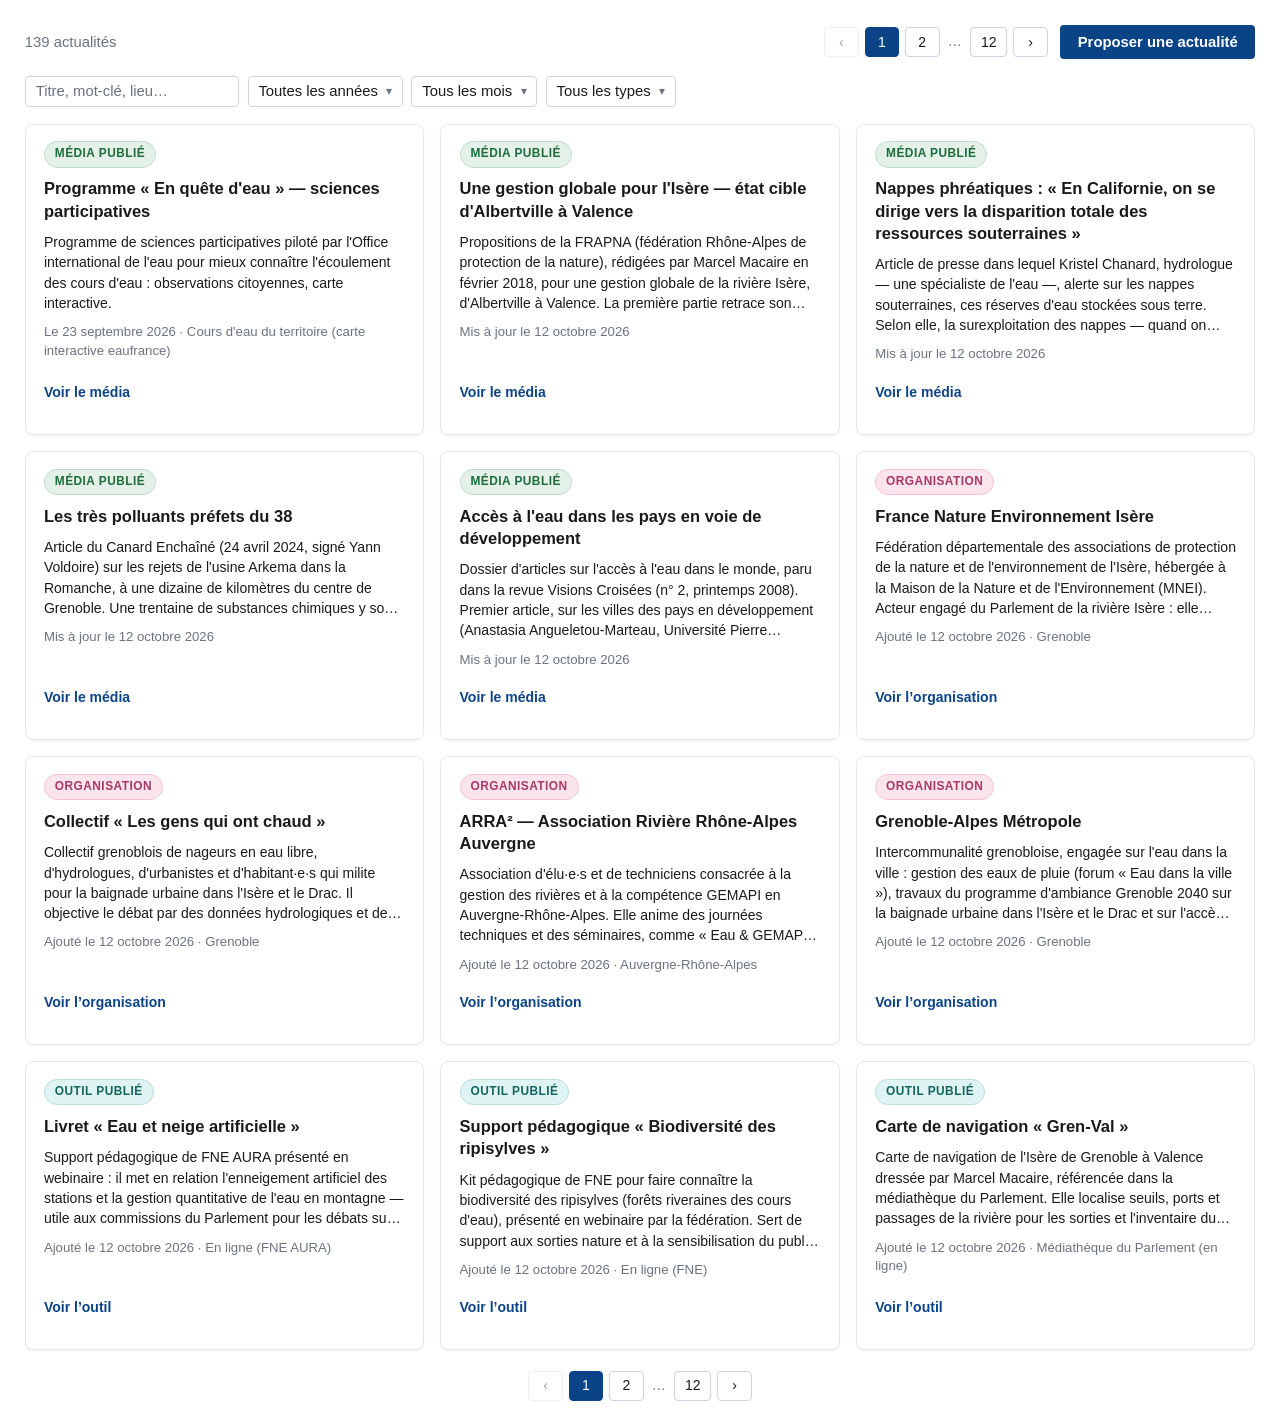
==== commit 9f4e00dc: "Actualités : liens « Voir le X » des fiches agrégées ouvrent le pop-up de l'app cible via GrilleDeta" ====
--- a/actualites/index.html
+++ b/actualites/index.html
@@ -8,6 +8,11 @@
        dropdowns, pastilles) — chargé AVANT les styles propres. -->
   <link rel="stylesheet" href="../common/css/base.css" />
   <link rel="stylesheet" href="../common/css/contribution.css" />
+  <!-- Lot E : styles STRUCTURELS du pop-up de détail mutualisé (socle
+       GrilleDetail, common/js/detail.js) — nécessaire dès qu'un lien
+       « Voir le X » ouvre le pop-up d'une app cible dans CETTE page.
+       Après contribution.css (même bloc de styles modales). -->
+  <link rel="stylesheet" href="../common/css/modal.css" />
   <link rel="stylesheet" href="css/style.css" />
 </head>
 <body>
@@ -321,6 +326,12 @@
   <script src="../common/js/dropdown.js"></script>
   <script src="../common/js/contribution.js"></script>
   <script src="../common/js/contribution-forms.js"></script>
+  <!-- Lot E : socle des modales détail (GrilleDetail) — AVANT app.js :
+       les liens « Voir le X » des fiches agrégées ouvrent le pop-up
+       de détail de l'app cible via GrilleDetail.openFrom. Les
+       définitions (common/js/details/<app>.js) ne sont PAS chargées
+       ici : openFrom les charge à la demande. -->
+  <script src="../common/js/detail.js"></script>
   <script src="js/app.js"></script>
 </body>
 </html>
--- a/common/css/modal.css
+++ b/common/css/modal.css
@@ -0,0 +1,206 @@
+/* =========================================================
+   Grilles de carte — styles STRUCTURELS des modales (socle commun)
+   mutualisés depuis les 9 apps (chaque style.css portait une copie).
+   Sert la modale détail injectée par common/js/detail.js ET la
+   modale de contribution de chaque app (conteneurs identiques).
+
+   Règles d'usage :
+   - ce fichier ne porte QUE le conteneur générique (.modal,
+     .modal-content, .btn, coordonnées…) — les styles propres à une
+     modale d'app vivent dans la définition de l'app
+     (common/css/details/<app>.css, TOUJOURS scopés .gd-modal) ;
+   - une app qui besoin d'une valeur différente (ex. largeur
+     médiathèque) SURCHARGE localement :  :root { --modal-maxw: … }
+     ou une règle .gd-modal dédiée — on ne retouche pas ce socle.
+   ========================================================= */
+
+:root {
+  --modal-maxw: 640px;
+}
+
+/* ---------- Conteneur ---------- */
+.modal {
+  position: fixed;
+  inset: 0;
+  z-index: 100;
+  display: none;
+  align-items: center;
+  justify-content: center;
+  padding: 1rem;
+}
+.modal[aria-hidden="false"] { display: flex; }
+.modal-backdrop {
+  position: absolute;
+  inset: 0;
+  background: rgba(0, 0, 0, 0.5);
+  backdrop-filter: blur(2px);
+}
+.modal-content {
+  position: relative;
+  background: var(--bg-card, #ffffff);
+  border-radius: var(--radius, 8px);
+  max-width: var(--modal-maxw, 640px);
+  width: 100%;
+  max-height: 90vh;
+  overflow-y: auto;
+  padding: 2rem 2rem 1.5rem;
+  box-shadow: var(--shadow-lg, 0 10px 25px -5px rgba(0, 0, 0, 0.12));
+  animation: modal-in 0.2s ease-out;
+}
+@keyframes modal-in {
+  from { opacity: 0; transform: translateY(10px) scale(0.98); }
+  to   { opacity: 1; transform: translateY(0) scale(1); }
+}
+.modal-close {
+  position: absolute;
+  top: 0.75rem;
+  right: 0.75rem;
+  background: transparent;
+  border: none;
+  font-size: 1.8rem;
+  line-height: 1;
+  color: var(--text-muted);
+  cursor: pointer;
+  padding: 0.25rem 0.5rem;
+  border-radius: var(--radius-sm, 4px);
+}
+.modal-close:hover {
+  background: var(--bg-soft);
+  color: var(--text);
+}
+
+/* ---------- Blocs de contenu ---------- */
+.modal-title {
+  margin: 0;
+  font-size: 1.4rem;
+  font-weight: 600;
+  line-height: 1.3;
+}
+.modal-meta-line {
+  margin: 0.2rem 0 0.25rem;
+  color: var(--text-muted);
+  font-size: 0.9rem;
+  line-height: 1.5;
+}
+.modal-tags {
+  display: flex;
+  flex-wrap: wrap;
+  gap: 0.35rem;
+  margin: 0.75rem 0 1rem;
+}
+.modal-section h3 {
+  font-size: 0.9rem;
+  text-transform: uppercase;
+  letter-spacing: 0.04em;
+  color: var(--text-muted);
+  margin: 1rem 0 0.5rem;
+}
+.modal-description {
+  white-space: pre-wrap;
+  line-height: 1.6;
+  margin: 0;
+}
+.modal-actions {
+  display: flex;
+  flex-wrap: wrap;
+  gap: 0.5rem;
+  margin-top: 1.25rem;
+}
+
+/* ---------- Liste de coordonnées (label + lien) ----------
+   Partagée par les modales contacts/organisations/outilthèque/
+   lieux/questions/idées — modal-coords n'existe que dans les
+   modales, pas de scopage nécessaire. */
+.modal-coords {
+  list-style: none;
+  margin: 0;
+  padding: 0;
+  display: flex;
+  flex-direction: column;
+  gap: 0.4rem;
+}
+.coord {
+  display: flex;
+  align-items: baseline;
+  gap: 0.6rem;
+  font-size: 0.95rem;
+  line-height: 1.5;
+  min-width: 0;
+}
+.coord-label {
+  flex: none;
+  width: 5.5rem;
+  color: var(--text-muted);
+  font-size: 0.85rem;
+}
+.coord a {
+  color: var(--accent);
+  text-decoration: none;
+  font-weight: 600;
+  overflow-wrap: anywhere; /* URL longues sans déborder */
+}
+.coord a:hover {
+  text-decoration: underline;
+  color: var(--accent-hover);
+}
+.coord a:focus-visible {
+  outline: 2px solid var(--accent);
+  outline-offset: 2px;
+}
+
+/* ---------- Boutons (conteneur modale + barre d'outils) ---------- */
+.btn {
+  display: inline-flex;
+  align-items: center;
+  justify-content: center;
+  padding: 0.5rem 1rem;
+  font-size: 0.9rem;
+  font-family: inherit;
+  font-weight: 600;
+  text-decoration: none;
+  border-radius: var(--radius-sm, 4px);
+  border: 1px solid transparent;
+  cursor: pointer;
+}
+.btn-primary {
+  background: var(--accent);
+  color: #ffffff;
+}
+.btn-primary:hover {
+  background: var(--accent-hover);
+}
+.btn-primary.disabled {
+  background: var(--border);
+  color: var(--text-muted);
+  cursor: not-allowed;
+  pointer-events: none;
+}
+.btn-secondary {
+  background: transparent;
+  color: var(--text);
+  border-color: var(--border-strong);
+}
+.btn-secondary:hover {
+  border-color: var(--accent);
+  color: var(--accent);
+}
+.btn:focus-visible {
+  outline: 2px solid var(--accent);
+  outline-offset: 2px;
+}
+.btn[disabled] {
+  background: var(--border);
+  color: var(--text-muted);
+  cursor: not-allowed;
+  pointer-events: none;
+}
+
+/* ---------- Divers ---------- */
+.copied-msg {
+  margin: 0.5rem 0 0;
+  font-size: 0.85rem;
+  color: var(--text-muted);
+}
+
+/* Body scroll lock quand une modale est ouverte */
+body.modal-open { overflow: hidden; }
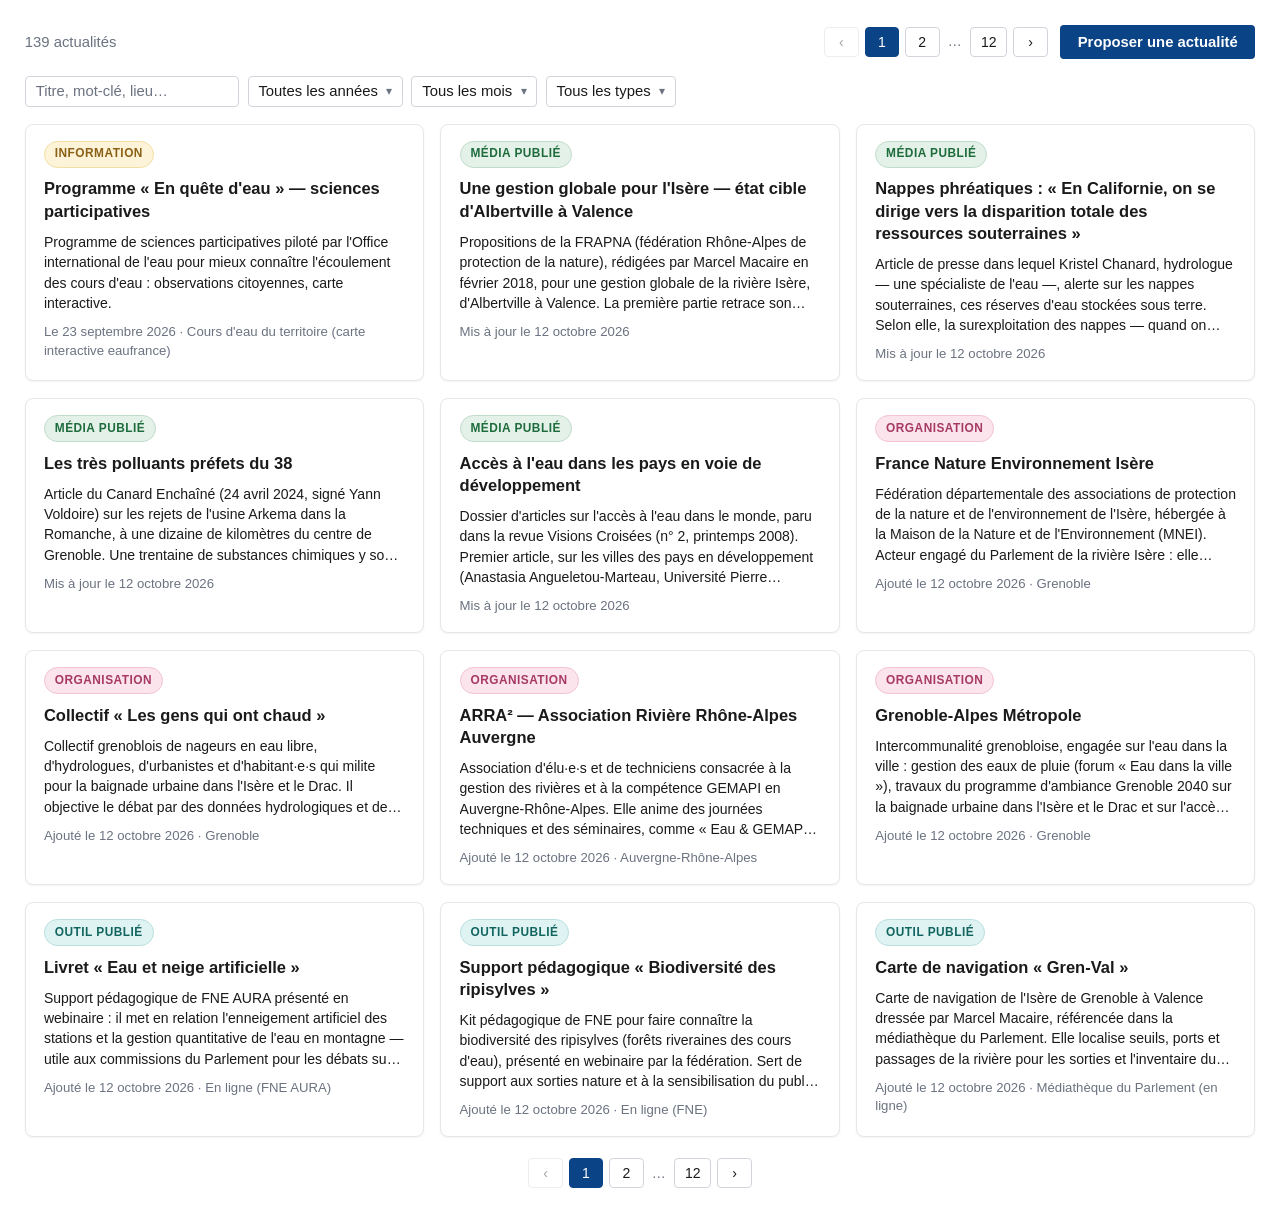
==== commit e024b608: "Clic carte -> pop-up partout (9 apps) : mécanique mutualisée dom.js, retrait des liens-boutons - com" ====
--- a/actualites/index.html
+++ b/actualites/index.html
@@ -326,12 +326,13 @@
   <script src="../common/js/dropdown.js"></script>
   <script src="../common/js/contribution.js"></script>
   <script src="../common/js/contribution-forms.js"></script>
-  <!-- Lot E : socle des modales détail (GrilleDetail) — AVANT app.js :
-       les liens « Voir le X » des fiches agrégées ouvrent le pop-up
-       de détail de l'app cible via GrilleDetail.openFrom. Les
-       définitions (common/js/details/<app>.js) ne sont PAS chargées
-       ici : openFrom les charge à la demande. -->
+  <!-- Socle des modales détail (GrilleDetail) — AVANT les définitions
+       puis app.js. La définition « actualites » (pop-up des fiches
+       natives, clic n'importe où sur la carte — règle CEO 13/10/26)
+       est chargée comme toute app ; celles des 8 app cibles restent
+       chargées à la demande par GrilleDetail.openFrom. -->
   <script src="../common/js/detail.js"></script>
+  <script src="../common/js/details/actualites.js"></script>
   <script src="js/app.js"></script>
 </body>
 </html>
--- a/common/css/base.css
+++ b/common/css/base.css
@@ -310,6 +310,11 @@
   gap: 0.6rem;
   transition: transform 0.15s, box-shadow 0.15s, border-color 0.15s;
   box-shadow: var(--shadow-sm);
+  /* Règle CEO 13/10/26 : dans TOUTES les grilles, un clic n'importe
+     où sur la carte ouvre son pop-up de détail — curseur main
+     partout, mutualisé ici (les cartes de la modale contribution
+     n'utilisent pas .card : .c-type-choice, sans impact). */
+  cursor: pointer;
 }
 .card:hover {
   transform: translateY(-2px);
--- a/actualites/css/style.css
+++ b/actualites/css/style.css
@@ -150,24 +150,9 @@
   -webkit-box-orient: vertical;
   overflow: hidden;
 }
-.card-link {
-  margin-top: auto;
-  padding-top: 0.5rem;
-  font-size: 0.85rem;
-}
-.card-link a {
-  color: var(--accent);
-  text-decoration: none;
-  font-weight: 600;
-}
-.card-link a:hover {
-  text-decoration: underline;
-  color: var(--accent-hover);
-}
-.card-link a:focus-visible {
-  outline: 2px solid var(--accent);
-  outline-offset: 2px;
-}
+/* Règle CEO 13/10/26 : plus de lien-bouton sous les cartes — le clic
+   n'importe où sur la carte ouvre le pop-up (dom.js
+   attachCardClick). Les règles .card-link* ont été retirées. */
 
 /* ============== Bouton contribution (haut à droite) ==============
    Calque médiathèque : .btn/.btn-primary viennent du socle
@@ -407,12 +392,9 @@
   background: #fdecea;
   color: #b3261e;
 }
-/* Quand la carte porte un lien, c'est LUI qui colle au bas
-   (margin-top:auto du .card-link) : la pastille se glisse sous
-   le lien, coin bas-droite, sans lui voler son ancrage. */
-.card-link + .card-passe {
-  margin-top: 0.25rem;
-}
+/* Règle CEO 13/10/26 : le lien .card-link n'existe plus — la
+   pastille « Passé(e) » reste le dernier enfant de la carte et
+   garde son ancrage bas par margin-top:auto. */
 
 /* ============== Modale contribution : choix du type (CEO 12/10/26) ==============
    Étape 1 de la proposition d'actualité : 4 cartes cliquables
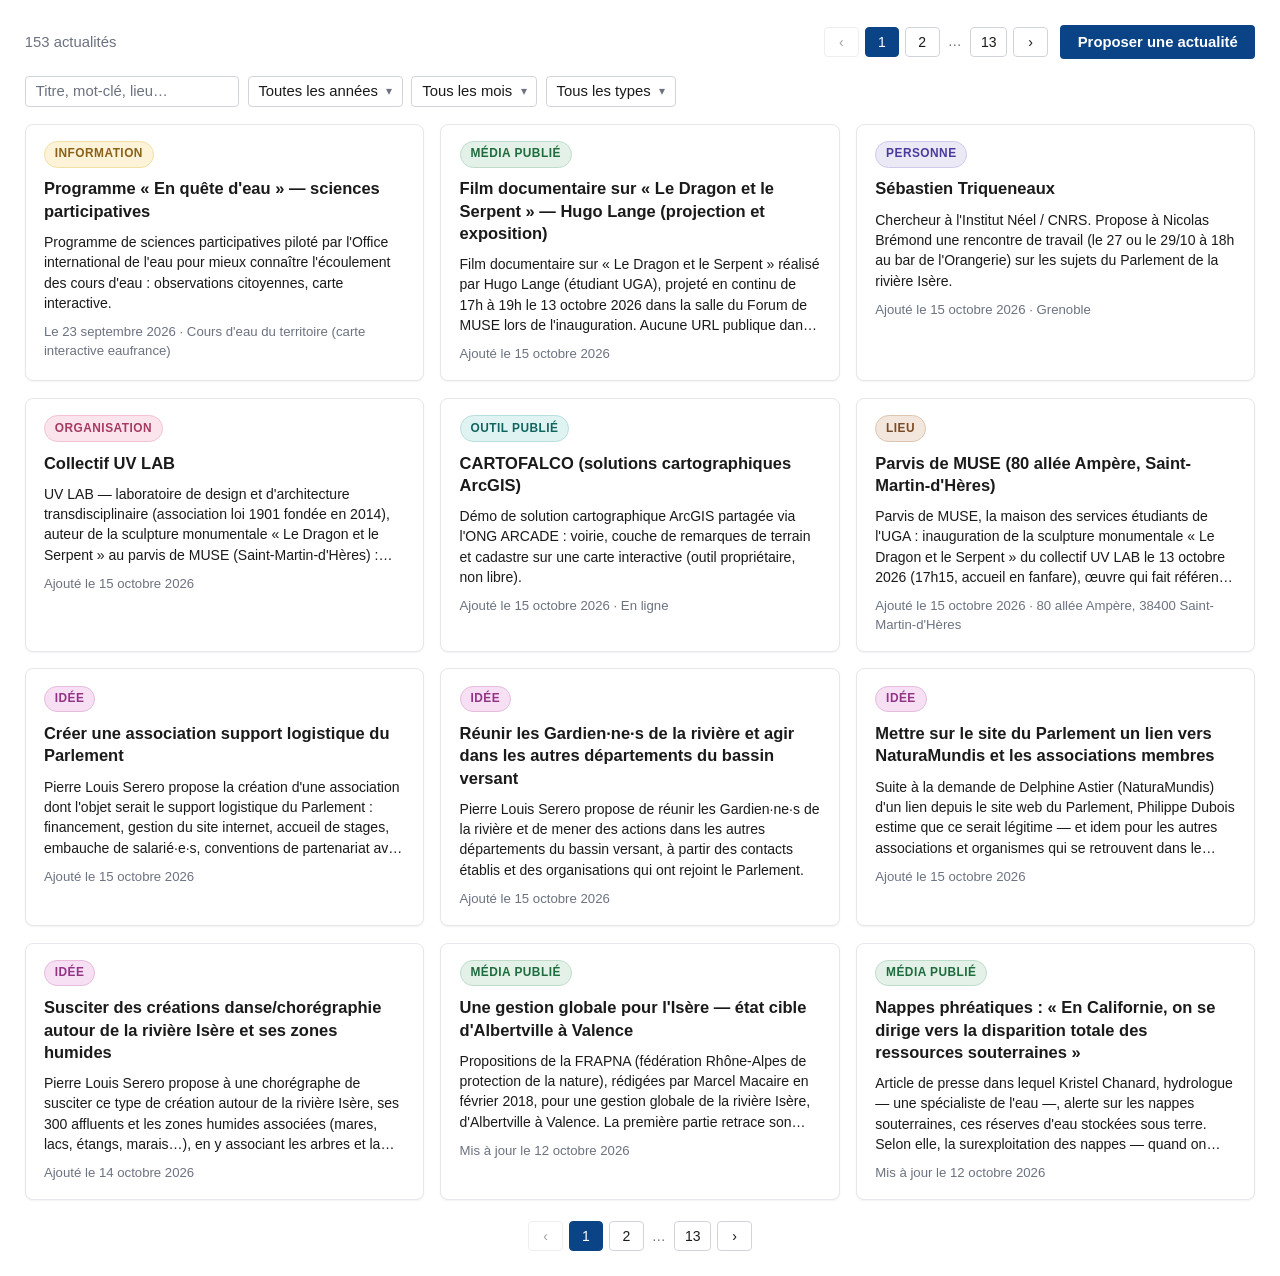
==== commit f361dc3e: "Renommage app Contacts -> Personnes (URL /personnes/, scripts fetch/ajouter, type agrégé personne, c" ====
--- a/actualites/index.html
+++ b/actualites/index.html
@@ -171,9 +171,9 @@
             <span class="c-type-name">Information</span>
             <span class="c-type-desc">Actualité, annonce, restriction…</span>
           </button>
-          <button type="button" class="c-type-choice" data-actutype="contact" role="listitem">
+          <button type="button" class="c-type-choice" data-actutype="personne" role="listitem">
             <span class="c-type-dot type-contact"></span>
-            <span class="c-type-name">Contact</span>
+            <span class="c-type-name">Personne</span>
             <span class="c-type-desc">Personne-ressource à ajouter au répertoire…</span>
           </button>
           <button type="button" class="c-type-choice" data-actutype="projet" role="listitem">
@@ -262,10 +262,10 @@
 
         <!-- Lot 4 : les 6 types des autres apps, calques des formulaires
              sources injectés par common/js/contribution-forms.js
-             (GrilleForms.contact.html(), etc.). Ids préfixés c-a-<type>-
+             (GrilleForms.personne.html(), etc.). Ids préfixés c-a-<type>-
              dans les calques — aucune collision possible, ni entre
              formes ni avec les ids des formulaires natifs. -->
-        <div id="c-form-contact" class="c-form-variant" hidden></div>
+        <div id="c-form-personne" class="c-form-variant" hidden></div>
         <div id="c-form-projet" class="c-form-variant" hidden></div>
         <div id="c-form-organisation" class="c-form-variant" hidden></div>
         <div id="c-form-lieu" class="c-form-variant" hidden></div>
--- a/common/css/contribution.css
+++ b/common/css/contribution.css
@@ -1,7 +1,7 @@
 /* =========================================================
    Grilles de carte — styles du bloc contribution (calque exact
    du bloc .contribute-*/ de la médiathèque, style.css 11/10/26).
-   Mutualisé pour actualites / contacts / projets : ces apps ont
+   Mutualisé pour actualites / personnes / projets : ces apps ont
    une toolbar (pas de sidebar), le bouton vit dans la toolbar.
 
    Chargé APRÈS ../common/css/base.css et AVANT le style.css de
--- a/common/css/modal.css
+++ b/common/css/modal.css
@@ -108,7 +108,7 @@
 }
 
 /* ---------- Liste de coordonnées (label + lien) ----------
-   Partagée par les modales contacts/organisations/outilthèque/
+   Partagée par les modales personnes/organisations/outilthèque/
    lieux/questions/idées — modal-coords n'existe que dans les
    modales, pas de scopage nécessaire. */
 .modal-coords {
--- a/actualites/css/style.css
+++ b/actualites/css/style.css
@@ -336,13 +336,13 @@
   color: #8a6116; /* jaune Outlook */
 }
 /* ============== Vignettes des 6 types agrégés (lot 3) ==============
-   Fiches des autres apps : contact, projet, organisation, lieu,
+   Fiches des autres apps : personne, projet, organisation, lieu,
    question, idee. Calque strict des 4 règles ci-dessus — palette
    CLAIRE UNIQUE (fonds très clairs, texte foncé lisible), 6 teintes
    distinctes entre elles ET des 4 natives (bleu, vert, teal, jaune)
    et du rouge « Passé(e) ». Pas de prefers-color-scheme, pas de
    dark mode ; common/css/base.css intouchable. */
-.card-type.type-contact {
+.card-type.type-personne {
   background: #ece9f7;
   border-color: #d0c9ec;
   color: #4b3a9e; /* violet */
@@ -458,7 +458,7 @@
 .c-type-dot.type-information { background: #8a6116; }
 /* Lot 4 : vignettes des 6 types agrégés — mêmes couleurs que les
    badges .card-type.type-* du lot 3 (une seule palette par type). */
-.c-type-dot.type-contact       { background: #4b3a9e; }
+.c-type-dot.type-personne      { background: #4b3a9e; }
 .c-type-dot.type-projet        { background: #a3541a; }
 .c-type-dot.type-organisation  { background: #a63a63; }
 .c-type-dot.type-lieu          { background: #7a4a24; }
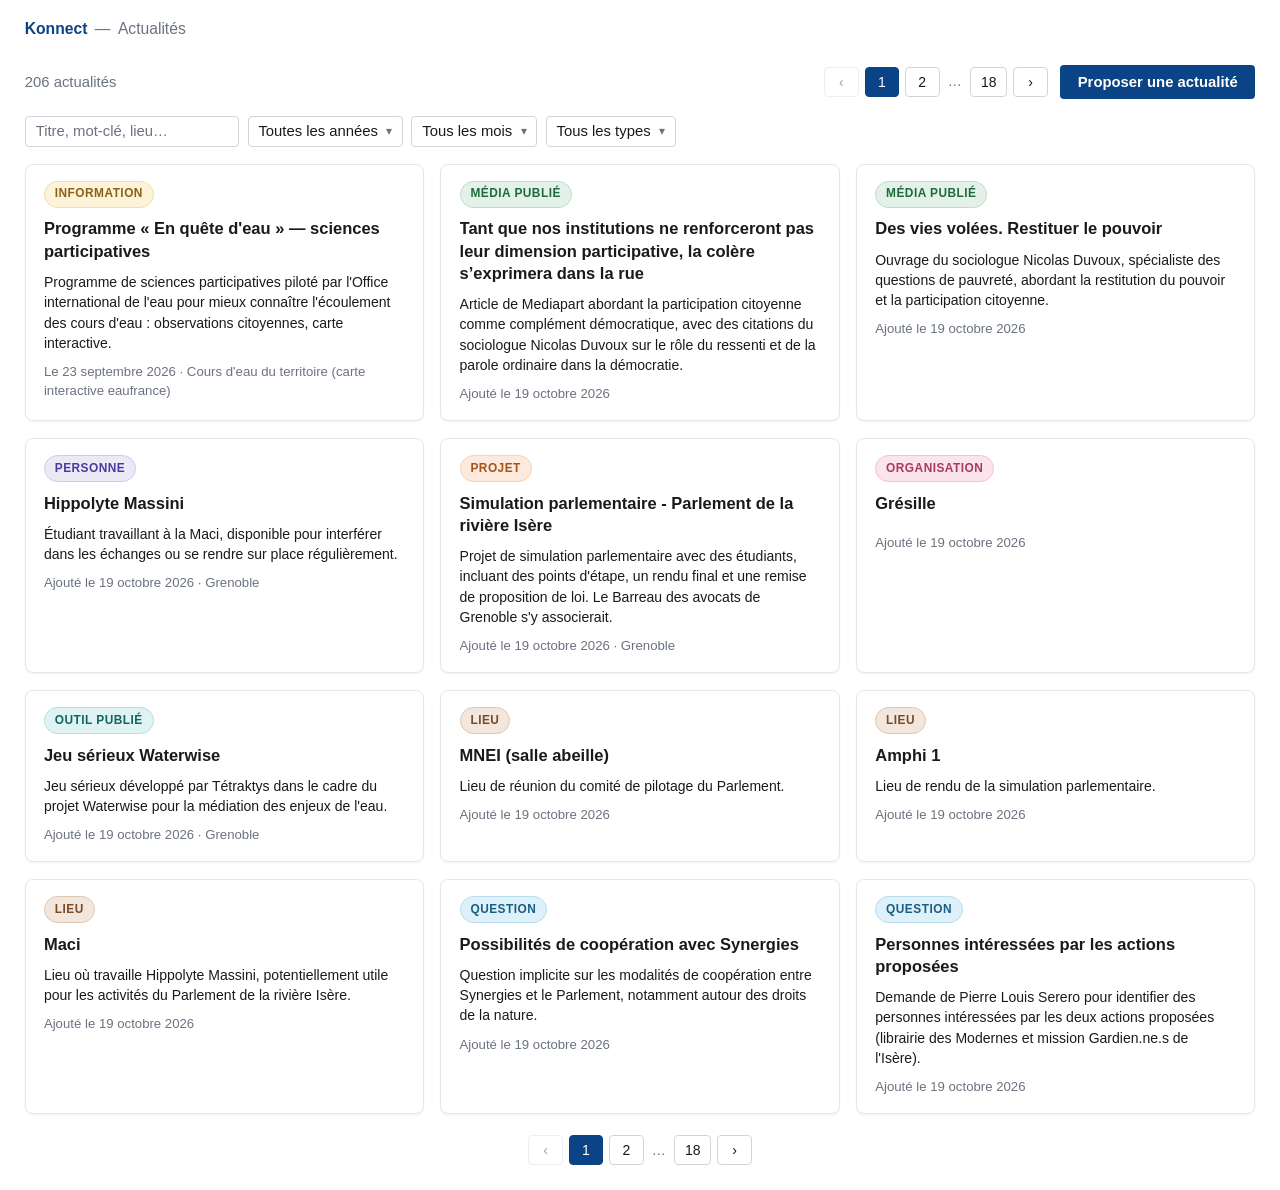
==== commit a480877e: "Marque Konnect sur l'accueil et les 9 grilles (GO CEO 21/10/26) - Accueil : « Konnect — Grilles de c" ====
--- a/actualites/index.html
+++ b/actualites/index.html
@@ -3,7 +3,8 @@
 <head>
   <meta charset="UTF-8" />
   <meta name="viewport" content="width=device-width, initial-scale=1.0" />
-  <title>Actualités — Parlement de la rivière Isère</title>
+  <meta name="description" content="Événements à venir et passés, ressources publiées et informations du Parlement de la rivière Isère." />
+  <title>Konnect · Actualités — Parlement de la rivière Isère</title>
   <!-- Socle commun des deux grilles (tokens, clair unique, pagination,
        dropdowns, pastilles) — chargé AVANT les styles propres. -->
   <link rel="stylesheet" href="../common/css/base.css" />
@@ -16,6 +17,11 @@
   <link rel="stylesheet" href="css/style.css" />
 </head>
 <body>
+  <header class="k-brand">
+    <a class="k-brand-link" href="../">Konnect</a>
+    <span aria-hidden="true">—</span>
+    <span class="k-brand-app">Actualités</span>
+  </header>
   <main class="layout">
     <section class="content" aria-label="Actualités">
       <div class="content-header">
@@ -172,7 +178,7 @@
             <span class="c-type-desc">Actualité, annonce, restriction…</span>
           </button>
           <button type="button" class="c-type-choice" data-actutype="personne" role="listitem">
-            <span class="c-type-dot type-contact"></span>
+            <span class="c-type-dot type-personne"></span>
             <span class="c-type-name">Personne</span>
             <span class="c-type-desc">Personne-ressource à ajouter au répertoire…</span>
           </button>
--- a/common/css/base.css
+++ b/common/css/base.css
@@ -55,6 +55,27 @@
   padding: 1.5rem;
 }
 
+/* ============== Barre de marque Konnect (21/10/26) ============== */
+/* Identité légère : marque lien vers l'accueil + nom de la grille,
+   alignés sur la largeur du layout. */
+.k-brand {
+  max-width: var(--max-width);
+  margin: 0 auto;
+  padding: 1rem 1.5rem 0;
+  display: flex;
+  align-items: baseline;
+  gap: 0.45rem;
+  font-size: 0.95rem;
+}
+.k-brand-link {
+  color: var(--accent);
+  font-weight: 600;
+  text-decoration: none;
+}
+.k-brand-link:hover, .k-brand-link:focus-visible { color: var(--accent-hover); }
+.k-brand-app { color: var(--text-muted); }
+.k-brand [aria-hidden] { color: var(--text-muted); }
+
 /* ============== Entête de contenu ============== */
 /* (.content-header/.result-count : layout propre à chaque app —
    actus = colonne [compteur puis toolbar], médiathèque = ligne
